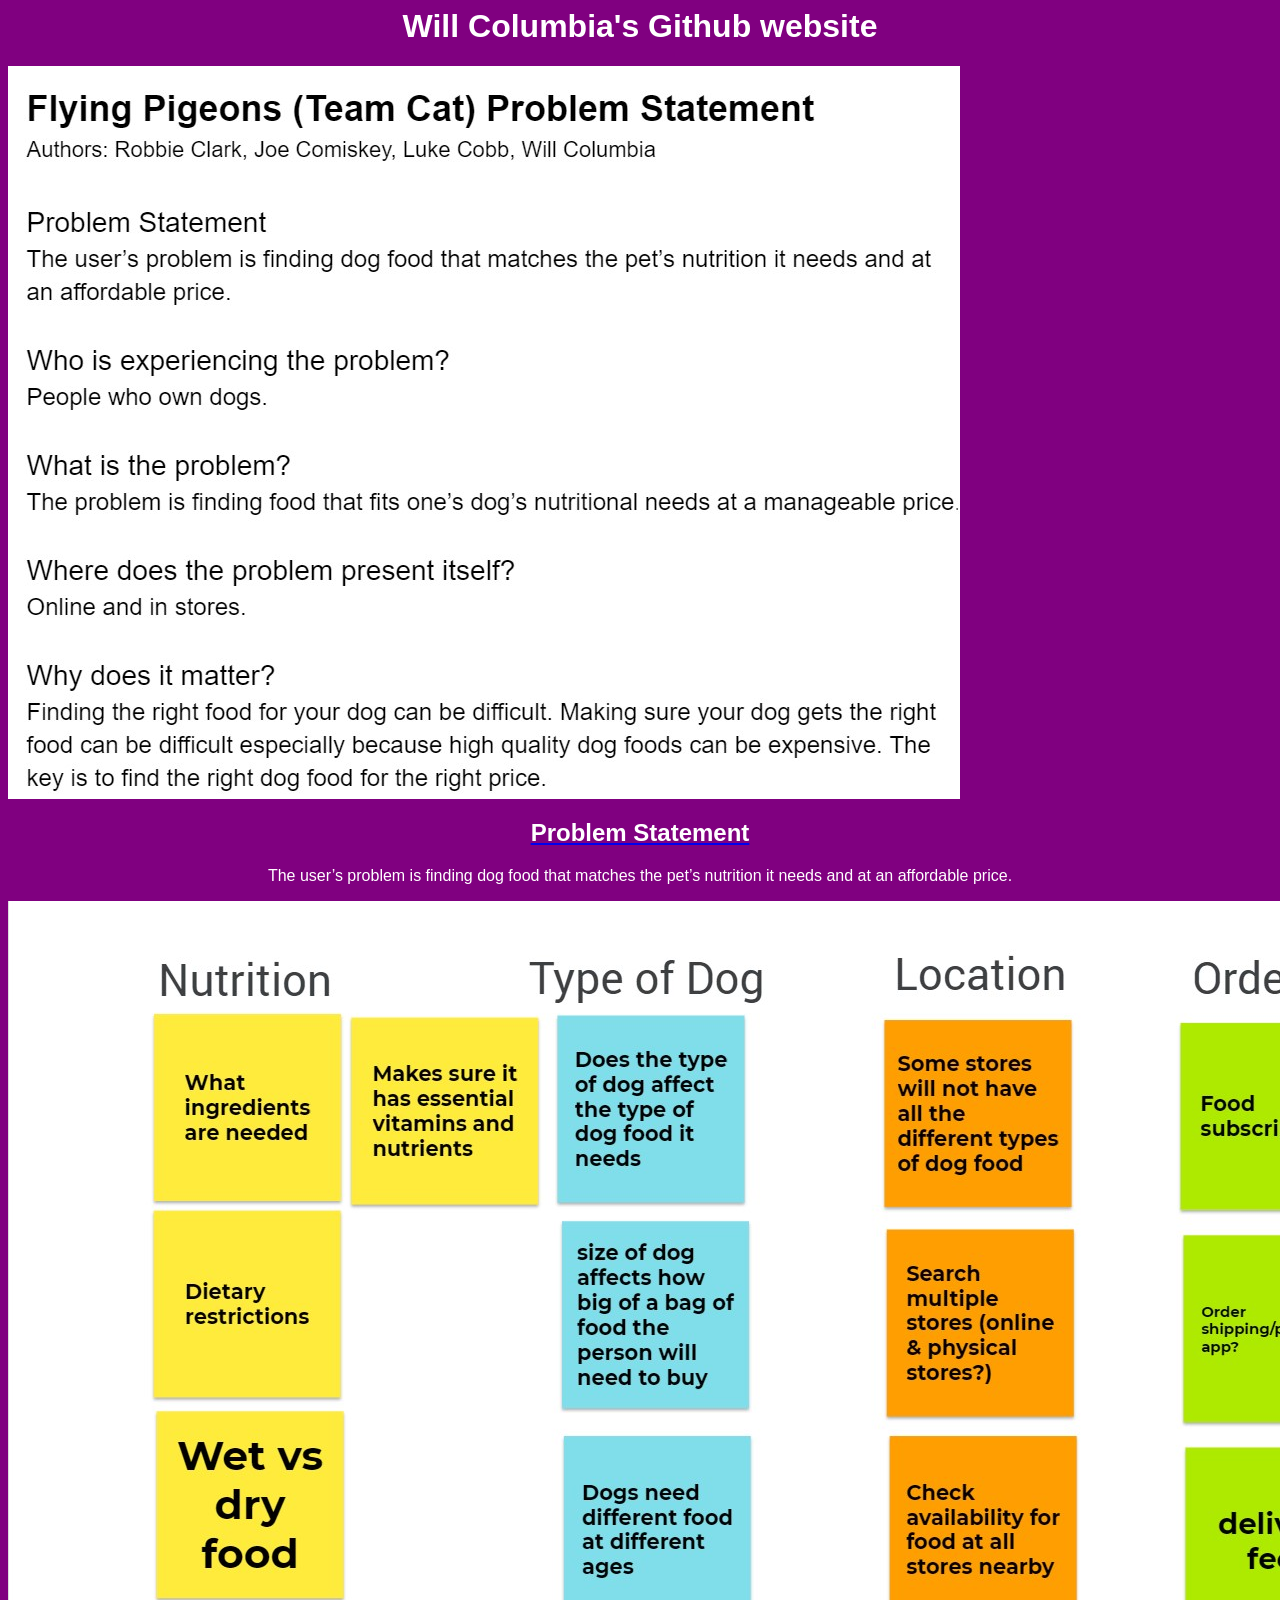
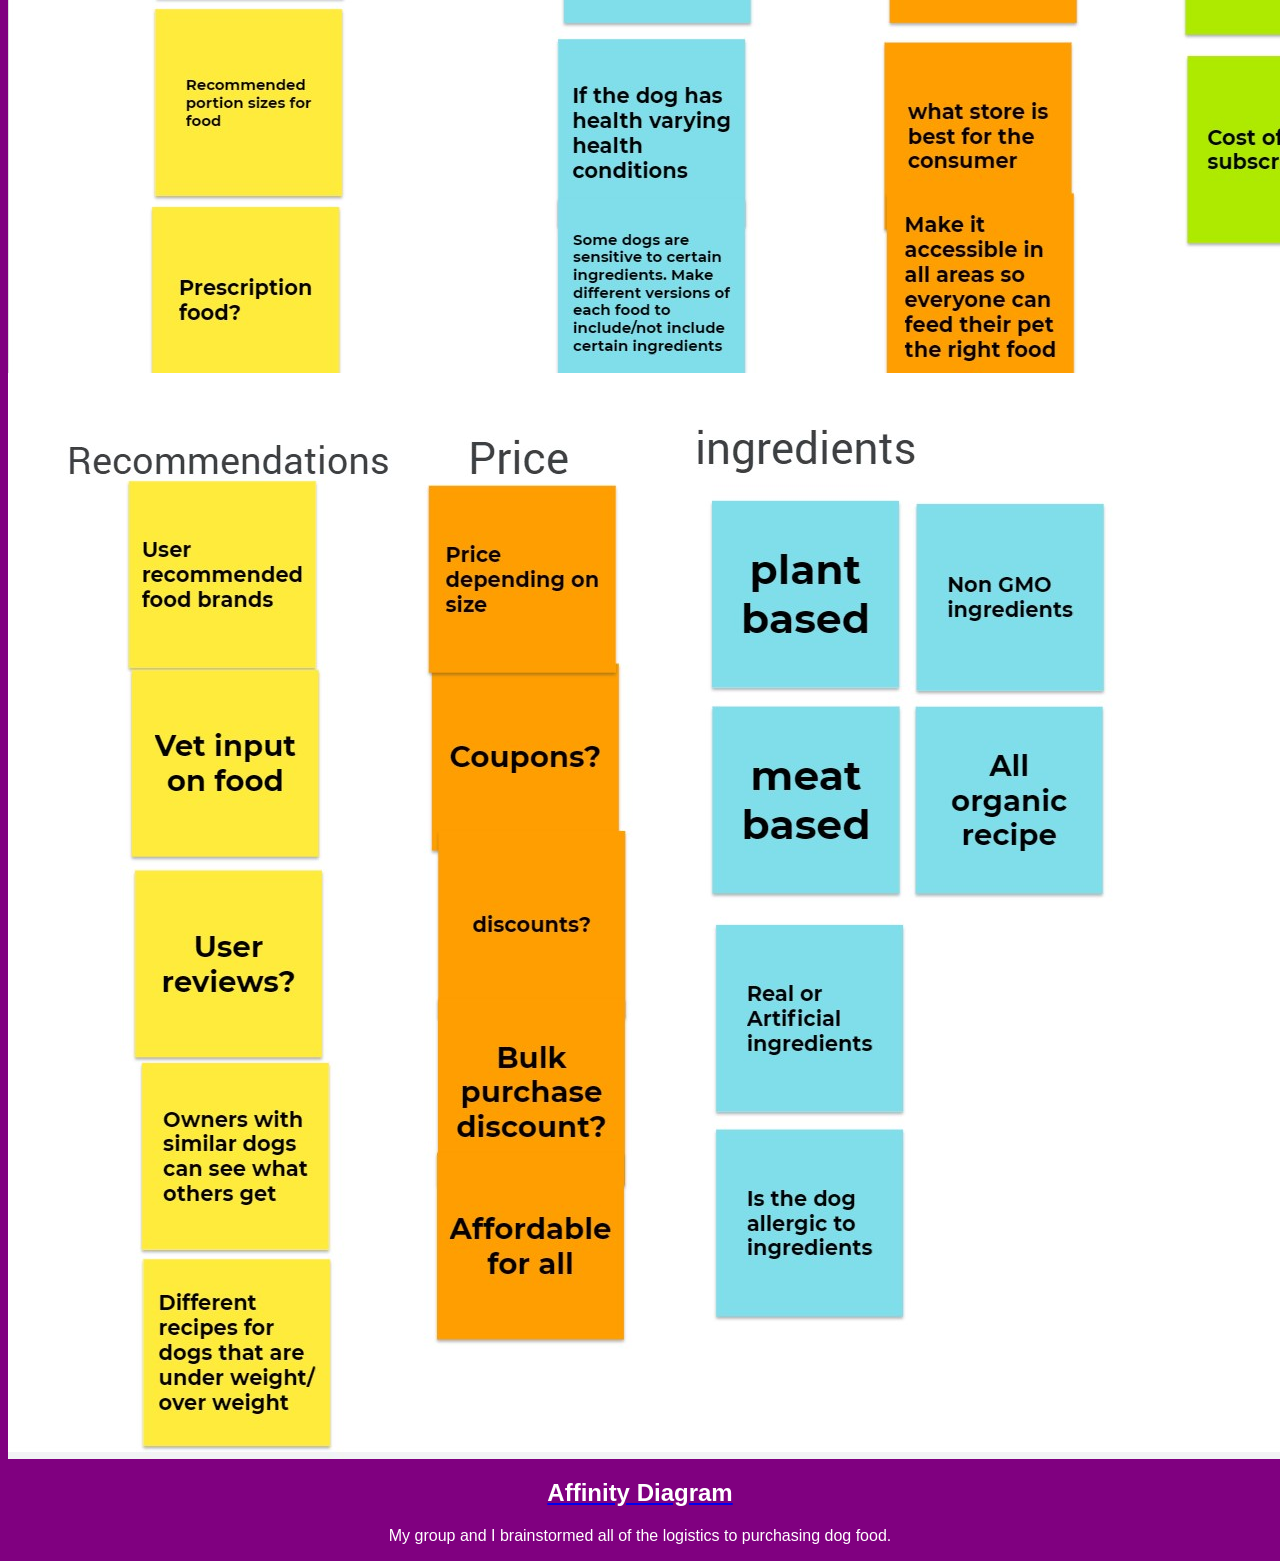
==== CSCE 190/index.html @ 656adebe "Add files via upload" ====
<html>
   <head>
<title> CSCE 190: WIll Columbia</title>
<link rel= "stylesheet" href = "styles.css">
   </head> 
   <body>
<h1>Will Columbia's Github website</h1>
<!--Problem Statement-->
<section class= "assignment">
   <a href= "files/problem-statement.pdf"><img src="images/Problem-Statement.jpg"></a>
   <section class="assignment-details">
      <a href= "files/problem-statement.pdf"><h2>Problem Statement</h2></a>
<p>The user’s problem is finding dog food that matches the pet’s nutrition it needs and at an affordable price.</p>
<!-- Affinity Diagram-->
<section class= "assignment">
   <a href= "files/Dog Food.pdf"><img src="images/affinitydiagram.jpg"><img src=images/affinitydiagram2.jpg></a>
   <section class="assignment-details">
      <a href= "files/Dog Food.pdf"><h2>Affinity Diagram</h2></a>
<p>My group and I brainstormed all of the logistics to purchasing dog food. </p>
</section>



</section>


   </body>
</html>
---- CSCE 190/styles.css ----
body {
    background: purple;
    font-family: Arial, Helvetica, sans-serif;
}
h1 {
    color: white;
    text-align: center;
}
p {
    color: white;
    text-align: center;
}
h2 {
    color:white;
    text-align: center;
}
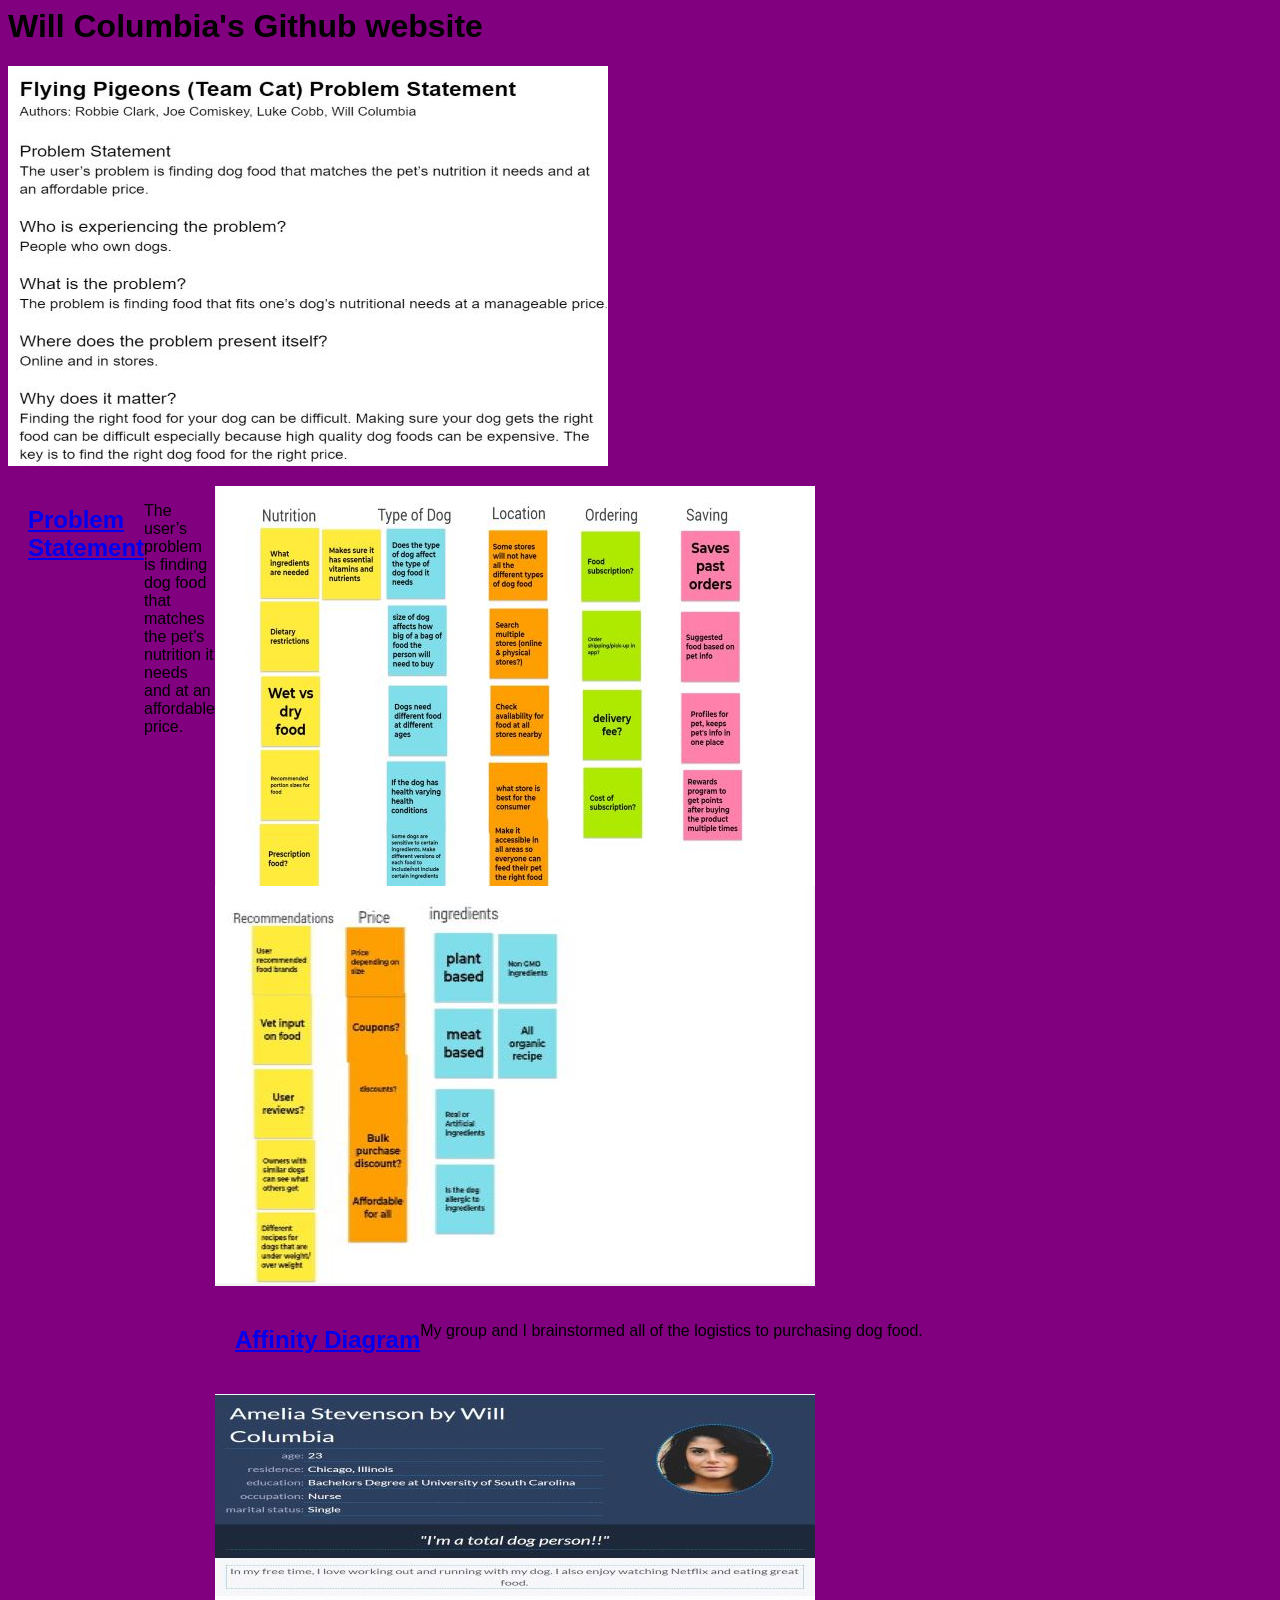
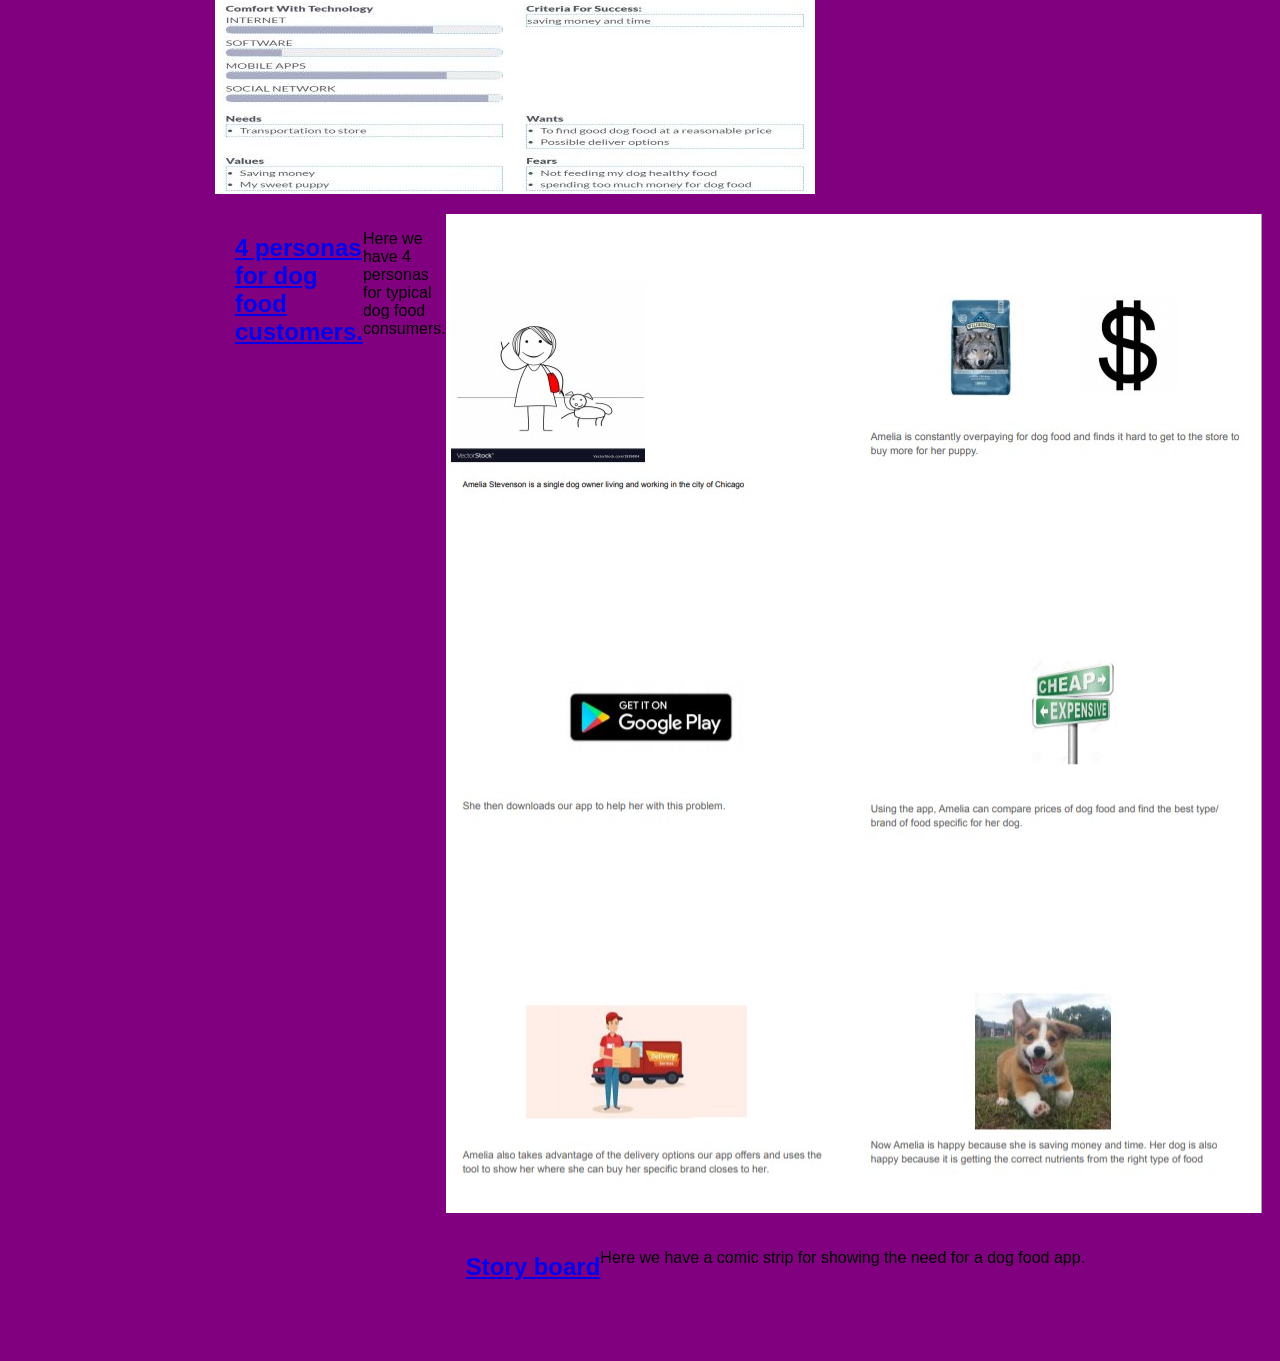
==== commit 44c07d3a: "Add files via upload" ====
--- a/CSCE 190/index.html
+++ b/CSCE 190/index.html
@@ -7,23 +7,41 @@
    <body>
 <h1>Will Columbia's Github website</h1>
 <!--Problem Statement-->
+
 <section class= "assignment">
    <a href= "files/problem-statement.pdf"><img src="images/Problem-Statement.jpg"></a>
    <section class="assignment-details">
       <a href= "files/problem-statement.pdf"><h2>Problem Statement</h2></a>
 <p>The user’s problem is finding dog food that matches the pet’s nutrition it needs and at an affordable price.</p>
+<section>
+   <section>
 <!-- Affinity Diagram-->
 <section class= "assignment">
-   <a href= "files/Dog Food.pdf"><img src="images/affinitydiagram.jpg"><img src=images/affinitydiagram2.jpg></a>
+   <a href= "files/Dog Food.pdf"><img src="images/affinitydiagram.jpg"></a>
+   <img src=images/affinitydiagram2.jpg>
    <section class="assignment-details">
       <a href= "files/Dog Food.pdf"><h2>Affinity Diagram</h2></a>
 <p>My group and I brainstormed all of the logistics to purchasing dog food. </p>
 </section>
+<section>
+<!-- Persona -->
+<section class= "assignment">
+   <a href= "files/persona.pdf.pdf"><img src="images/persona.png.jpg">
+   <section class="assignment-details">
+      <a href= "files/persona.pdf.pdf"><h2>4 personas for dog food customers. </h2></a>
+<p>Here we have 4 personas for typical dog food consumers. </p>
 
+<section>
+</section>
+<!--story board-->
+<section class= "assignment">
+   <a href= "files/Storyboard.pdf"><img src="images/storyboard.jpg">
+   <section class="assignment-details">
+      <a href= "files/Storyboard.pdf"><h2>Story board </h2></a>
+<p>Here we have a comic strip for showing the need for a dog food app.</p>
 
-
+<section>
 </section>
-
 
    </body>
 </html>
--- a/CSCE 190/styles.css
+++ b/CSCE 190/styles.css
@@ -2,15 +2,17 @@
     background: purple;
     font-family: Arial, Helvetica, sans-serif;
 }
-h1 {
-    color: white;
-    text-align: center;
+.assignment-details
+{
+    display: flex;
+    padding: 10px;
+    margin: 10px;
+
 }
-p {
-    color: white;
-    text-align: center;
-}
-h2 {
-    color:white;
-    text-align: center;
+
+a {
+    text-decoration: none
+    color #4D33FF;
+
+
 }
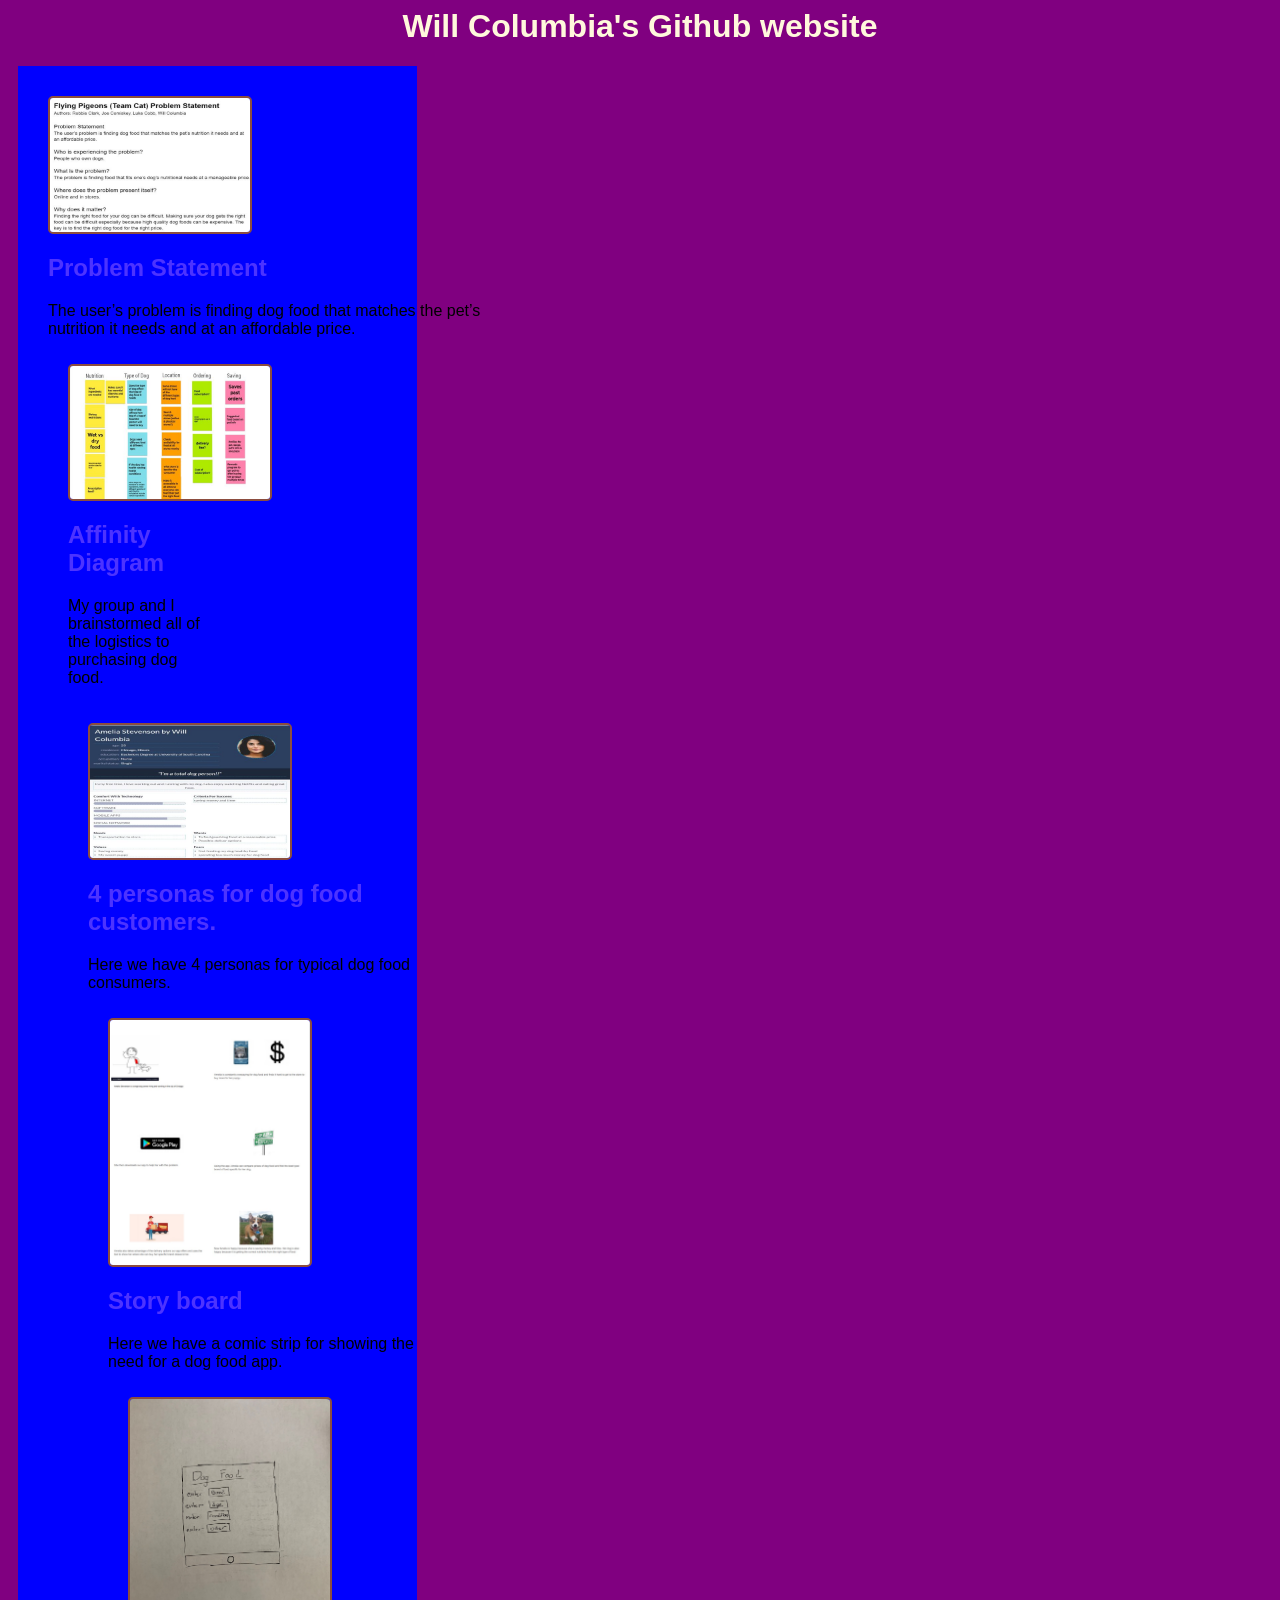
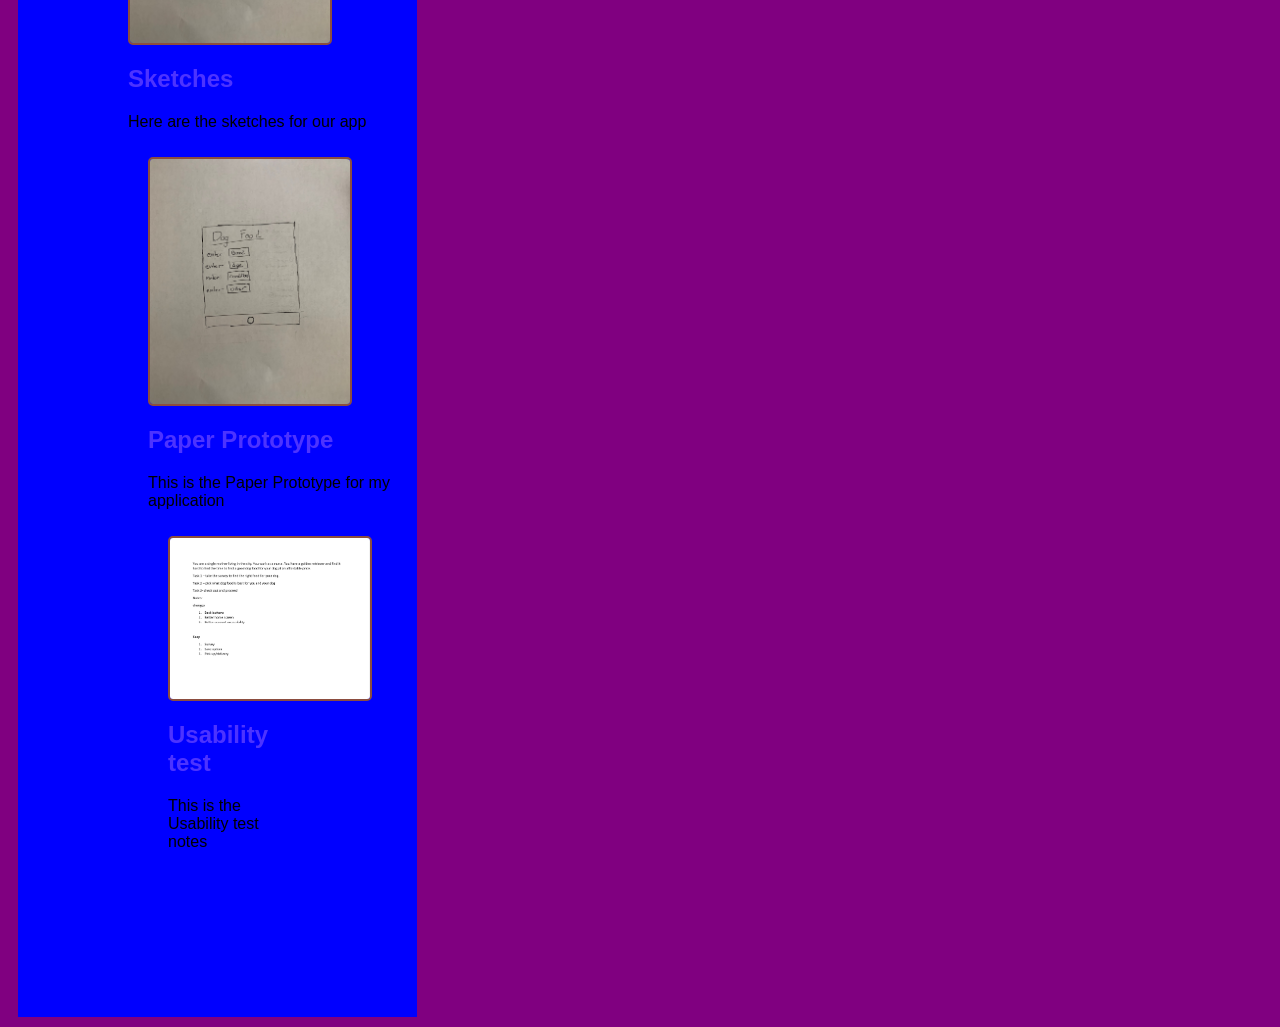
==== commit 148fa132: "Add files via upload" ====
--- a/CSCE 190/index.html
+++ b/CSCE 190/index.html
@@ -7,42 +7,68 @@
    <body>
 <h1>Will Columbia's Github website</h1>
 <!--Problem Statement-->
+<div class="assignment">
+   <section class= "assignment">
+      <a href= "files/problem-statement.pdf"><img src="images/Problem-Statement.jpg"></a>
+      <section class="assignment-details">
+         <a href= "files/problem-statement.pdf"><h2>Problem Statement</h2></a>
+   <p>The user’s problem is finding dog food that matches the pet’s nutrition it needs and at an affordable price.</p>
+   <section>
+      <section>
+   <!-- Affinity Diagram-->
+   <section class= "assignment">
+      <a href= "files/Dog Food.pdf"><img src="images/affinitydiagram.jpg"></a>
+      <section class="assignment-details">
+         <a href= "files/Dog Food.pdf"><h2>Affinity Diagram</h2></a>
+   <p>My group and I brainstormed all of the logistics to purchasing dog food. </p>
+   </section>
+   <section>
+   <!-- Persona -->
+   <section class= "assignment">
+      <a href= "files/persona.pdf.pdf"><img src="images/persona.png.jpg">
+      <section class="assignment-details">
+         <a href= "files/persona.pdf.pdf"><h2>4 personas for dog food customers. </h2></a>
+   <p>Here we have 4 personas for typical dog food consumers. </p>
 
-<section class= "assignment">
-   <a href= "files/problem-statement.pdf"><img src="images/Problem-Statement.jpg"></a>
-   <section class="assignment-details">
-      <a href= "files/problem-statement.pdf"><h2>Problem Statement</h2></a>
-<p>The user’s problem is finding dog food that matches the pet’s nutrition it needs and at an affordable price.</p>
-<section>
    <section>
-<!-- Affinity Diagram-->
-<section class= "assignment">
-   <a href= "files/Dog Food.pdf"><img src="images/affinitydiagram.jpg"></a>
-   <img src=images/affinitydiagram2.jpg>
-   <section class="assignment-details">
-      <a href= "files/Dog Food.pdf"><h2>Affinity Diagram</h2></a>
-<p>My group and I brainstormed all of the logistics to purchasing dog food. </p>
-</section>
-<section>
-<!-- Persona -->
-<section class= "assignment">
-   <a href= "files/persona.pdf.pdf"><img src="images/persona.png.jpg">
-   <section class="assignment-details">
-      <a href= "files/persona.pdf.pdf"><h2>4 personas for dog food customers. </h2></a>
-<p>Here we have 4 personas for typical dog food consumers. </p>
+   </section>
+   <!--story board-->
+   <section class= "assignment">
+      <a href= "files/Storyboard.pdf"><img src="images/storyboard.jpg">
+      <section class="assignment-details">
+         <a href= "files/Storyboard.pdf"><h2>Story board </h2></a>
+   <p>Here we have a comic strip for showing the need for a dog food app.</p>
 
-<section>
-</section>
-<!--story board-->
-<section class= "assignment">
-   <a href= "files/Storyboard.pdf"><img src="images/storyboard.jpg">
-   <section class="assignment-details">
-      <a href= "files/Storyboard.pdf"><h2>Story board </h2></a>
-<p>Here we have a comic strip for showing the need for a dog food app.</p>
+   <section>
+   </section>
+   <!--Sketches-->
+   <section class= "assignment">
+      <a href= "files/sketches.pdf"><img src="images/sketch.jpg">
+      <section class="assignment-details">
+         <a href= "files/sketches.pdf"><h2>Sketches</h2></a>
+   <p>Here are the sketches for our app</p>
 
-<section>
-</section>
+   <section>
+   </section>
+   <!--Paper prototype-->
+   <section class= "assignment">
+      <a href= "https://youtu.be/WtPf6d18a_g"><img src="images/sketch.jpg">
+      <section class="assignment-details">
+         <a href= "https://youtu.be/WtPf6d18a_g"><h2>Paper Prototype</h2></a>
+   <p>This is the Paper Prototype for my application </p>
 
+   <section>
+   </section>
+    <!--usability test-->
+    <section class= "assignment">
+      <a href= "files/Usabilty-test.pdf"><img src="images/Usabilitytest.jpg">
+      <section class="assignment-details">
+         <a href= "files/Usabilty-test.pdf"><h2>Usability test</h2></a>
+   <p>This is the Usability test notes </p>
+
+   <section>
+   </section>
+</div>
    </body>
 </html>
 
--- a/CSCE 190/styles.css
+++ b/CSCE 190/styles.css
@@ -2,17 +2,41 @@
     background: purple;
     font-family: Arial, Helvetica, sans-serif;
 }
-.assignment-details
+.assignment{
+    display: flex;
+    flex-wrap: wrap;
+}
+
+.assignment
 {
-    display: flex;
-    padding: 10px;
-    margin: 10px;
+    width: 30%;
+    padding:10px;
+    margin:10px;
+    background: blue;
+    box-shadow: 5px #888888;
 
+
+}
+.assignment img
+{
+width: 200px;
+border: 2px solid #8c4d3f;
+margin-right:20px;
+border-radius:5px;
+display: block;
+margin: auto;
+}
+h1{
+    color: cornsilk;
+    text-align: center;
 }
 
 a {
-    text-decoration: none
-    color #4D33FF;
+    text-decoration: none;
+    color: #4D33FF;
 
 
-}+}
+.assignment a:hover{
+color: red;
+}
